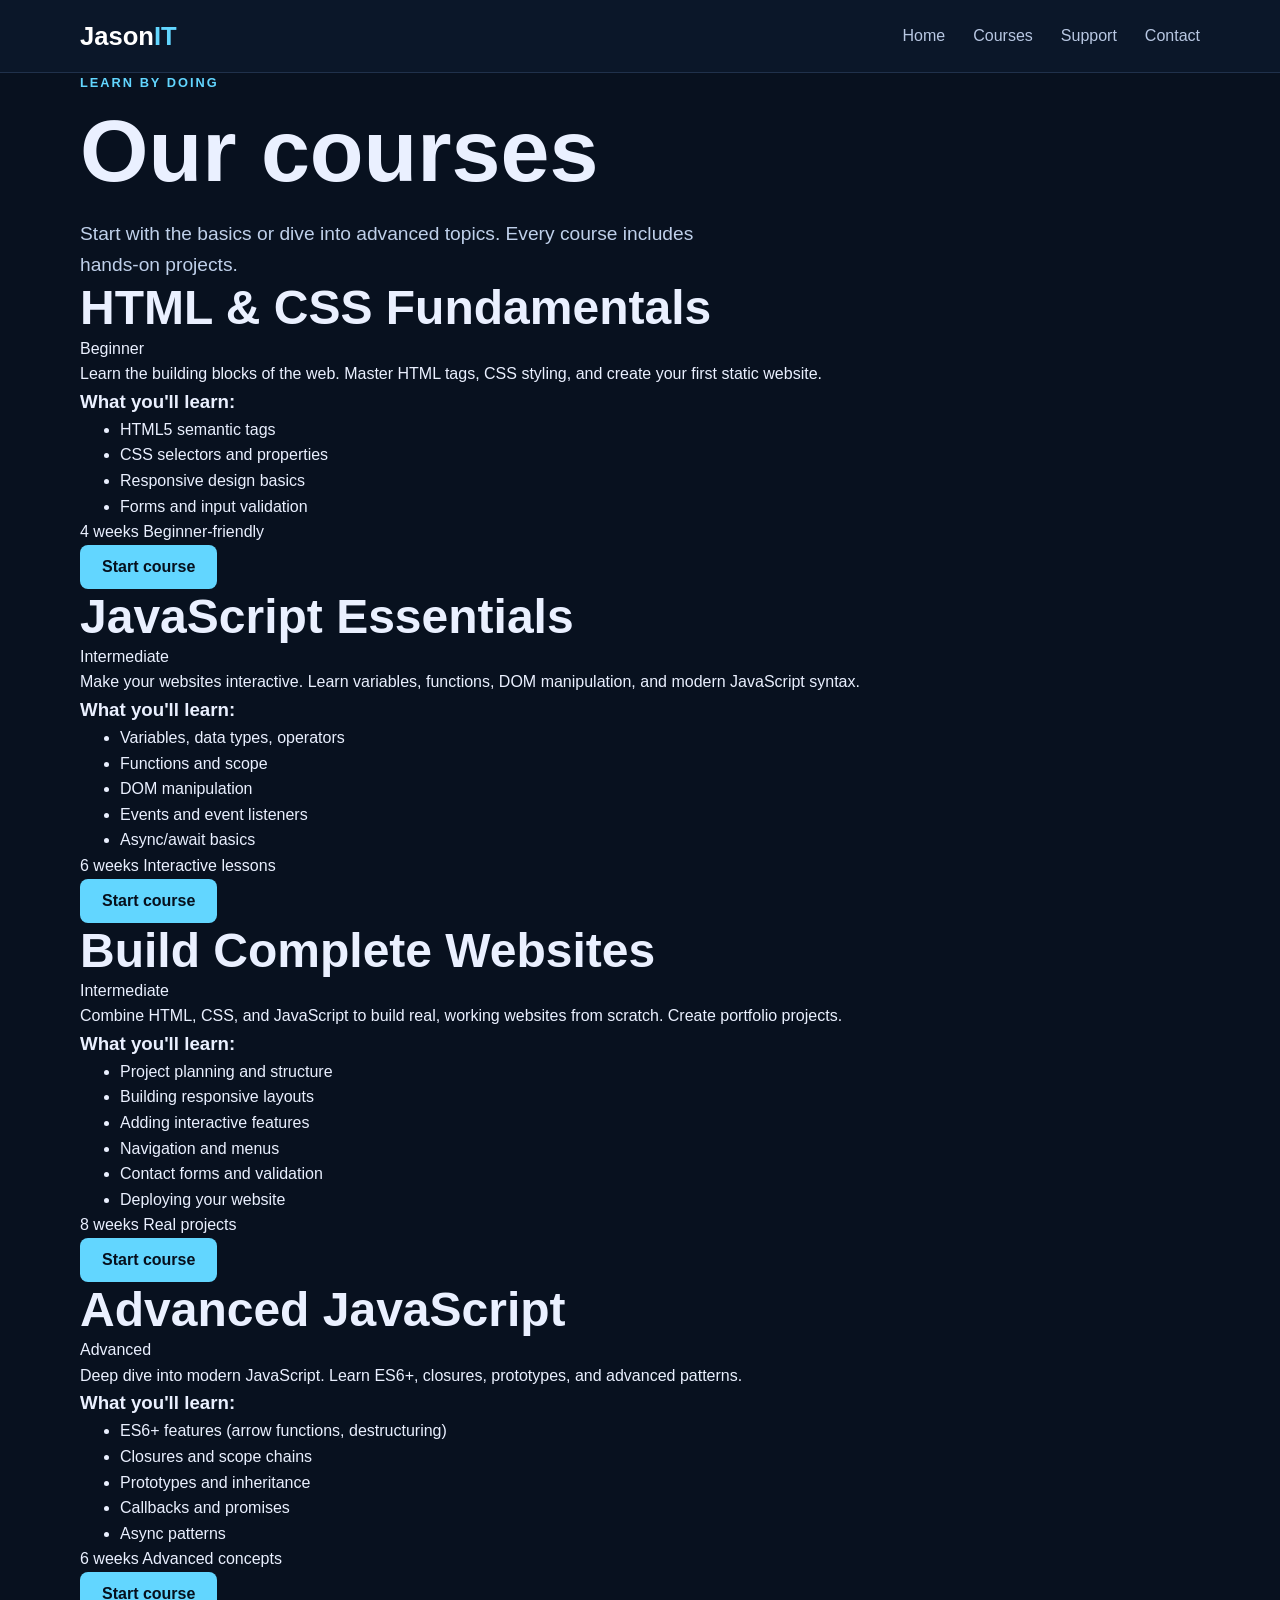
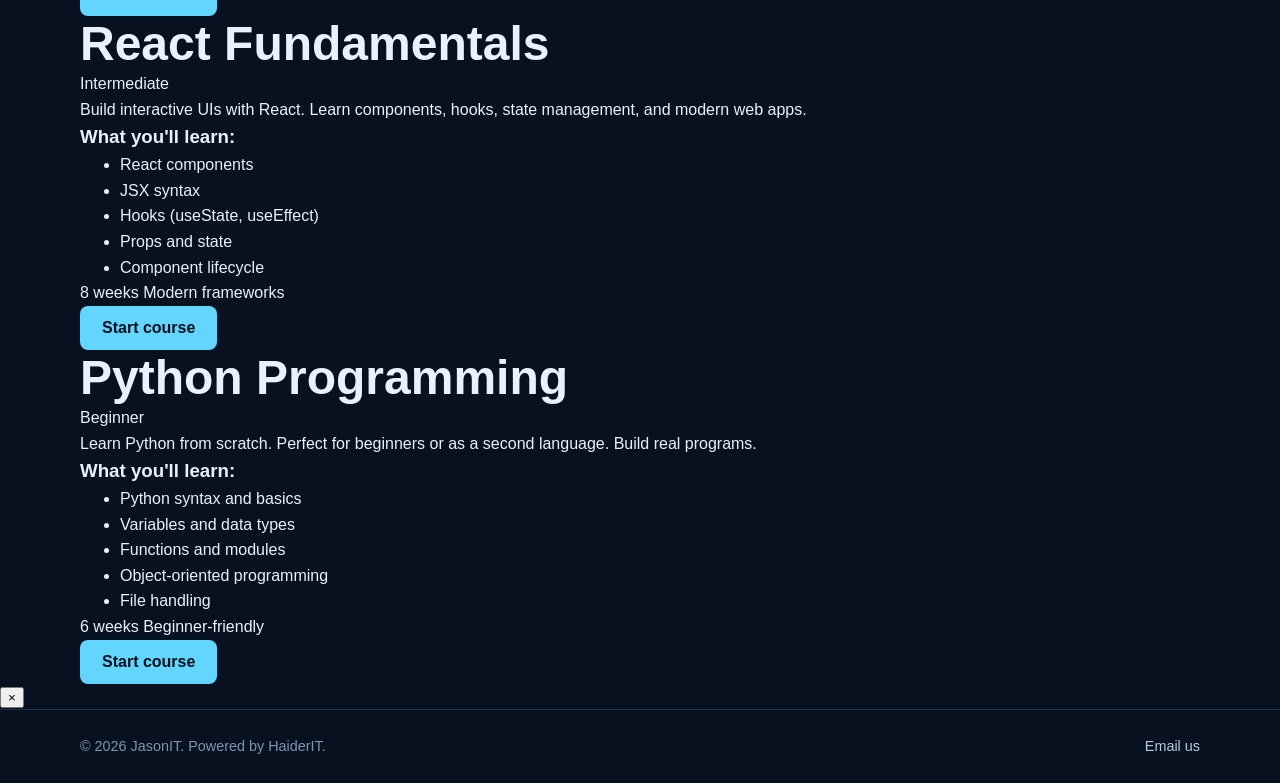
==== courses.html @ ad30dc9f "Add courses page with fully working coding and web building courses" ====
<!doctype html>
<html lang="en">
<head>
  <meta charset="UTF-8">
  <meta name="viewport" content="width=device-width, initial-scale=1">
  <meta name="description" content="JasonIT Courses - Learn coding and web development.">
  <title>Courses | JasonIT</title>
  <link rel="stylesheet" href="styles.css">
  <link rel="stylesheet" href="courses.css">
</head>
<body>
  <header class="site-header">
    <nav class="nav container" aria-label="Main navigation">
      <a class="brand" href="index.html">Jason<span>IT</span></a>
      <button class="menu-toggle" aria-label="Toggle navigation" aria-expanded="false">☰</button>
      <div class="nav-links">
        <a href="index.html">Home</a>
        <a href="courses.html">Courses</a>
        <a href="support.html">Support</a>
        <a href="contact.html">Contact</a>
      </div>
    </nav>
  </header>

  <main>
    <section class="courses-hero">
      <div class="container">
        <p class="eyebrow">Learn by doing</p>
        <h1>Our courses</h1>
        <p class="lead">Start with the basics or dive into advanced topics. Every course includes hands-on projects.</p>
      </div>
    </section>

    <section class="courses-section container">
      <div class="courses-grid">
        <!-- HTML & CSS Basics -->
        <article class="course-card">
          <div class="course-header">
            <h2>HTML & CSS Fundamentals</h2>
            <span class="level beginner">Beginner</span>
          </div>
          <p class="course-desc">Learn the building blocks of the web. Master HTML tags, CSS styling, and create your first static website.</p>
          <div class="course-topics">
            <h3>What you'll learn:</h3>
            <ul>
              <li>HTML5 semantic tags</li>
              <li>CSS selectors and properties</li>
              <li>Responsive design basics</li>
              <li>Forms and input validation</li>
            </ul>
          </div>
          <div class="course-meta">
            <span>4 weeks</span>
            <span>Beginner-friendly</span>
          </div>
          <button class="button primary" onclick="openCourse('html-css')">Start course</button>
        </article>

        <!-- JavaScript Basics -->
        <article class="course-card">
          <div class="course-header">
            <h2>JavaScript Essentials</h2>
            <span class="level intermediate">Intermediate</span>
          </div>
          <p class="course-desc">Make your websites interactive. Learn variables, functions, DOM manipulation, and modern JavaScript syntax.</p>
          <div class="course-topics">
            <h3>What you'll learn:</h3>
            <ul>
              <li>Variables, data types, operators</li>
              <li>Functions and scope</li>
              <li>DOM manipulation</li>
              <li>Events and event listeners</li>
              <li>Async/await basics</li>
            </ul>
          </div>
          <div class="course-meta">
            <span>6 weeks</span>
            <span>Interactive lessons</span>
          </div>
          <button class="button primary" onclick="openCourse('javascript')">Start course</button>
        </article>

        <!-- Building Websites -->
        <article class="course-card">
          <div class="course-header">
            <h2>Build Complete Websites</h2>
            <span class="level intermediate">Intermediate</span>
          </div>
          <p class="course-desc">Combine HTML, CSS, and JavaScript to build real, working websites from scratch. Create portfolio projects.</p>
          <div class="course-topics">
            <h3>What you'll learn:</h3>
            <ul>
              <li>Project planning and structure</li>
              <li>Building responsive layouts</li>
              <li>Adding interactive features</li>
              <li>Navigation and menus</li>
              <li>Contact forms and validation</li>
              <li>Deploying your website</li>
            </ul>
          </div>
          <div class="course-meta">
            <span>8 weeks</span>
            <span>Real projects</span>
          </div>
          <button class="button primary" onclick="openCourse('websites')">Start course</button>
        </article>

        <!-- Advanced JavaScript -->
        <article class="course-card">
          <div class="course-header">
            <h2>Advanced JavaScript</h2>
            <span class="level advanced">Advanced</span>
          </div>
          <p class="course-desc">Deep dive into modern JavaScript. Learn ES6+, closures, prototypes, and advanced patterns.</p>
          <div class="course-topics">
            <h3>What you'll learn:</h3>
            <ul>
              <li>ES6+ features (arrow functions, destructuring)</li>
              <li>Closures and scope chains</li>
              <li>Prototypes and inheritance</li>
              <li>Callbacks and promises</li>
              <li>Async patterns</li>
            </ul>
          </div>
          <div class="course-meta">
            <span>6 weeks</span>
            <span>Advanced concepts</span>
          </div>
          <button class="button primary" onclick="openCourse('advanced-js')">Start course</button>
        </article>

        <!-- React Basics -->
        <article class="course-card">
          <div class="course-header">
            <h2>React Fundamentals</h2>
            <span class="level intermediate">Intermediate</span>
          </div>
          <p class="course-desc">Build interactive UIs with React. Learn components, hooks, state management, and modern web apps.</p>
          <div class="course-topics">
            <h3>What you'll learn:</h3>
            <ul>
              <li>React components</li>
              <li>JSX syntax</li>
              <li>Hooks (useState, useEffect)</li>
              <li>Props and state</li>
              <li>Component lifecycle</li>
            </ul>
          </div>
          <div class="course-meta">
            <span>8 weeks</span>
            <span>Modern frameworks</span>
          </div>
          <button class="button primary" onclick="openCourse('react')">Start course</button>
        </article>

        <!-- Python Programming -->
        <article class="course-card">
          <div class="course-header">
            <h2>Python Programming</h2>
            <span class="level beginner">Beginner</span>
          </div>
          <p class="course-desc">Learn Python from scratch. Perfect for beginners or as a second language. Build real programs.</p>
          <div class="course-topics">
            <h3>What you'll learn:</h3>
            <ul>
              <li>Python syntax and basics</li>
              <li>Variables and data types</li>
              <li>Functions and modules</li>
              <li>Object-oriented programming</li>
              <li>File handling</li>
            </ul>
          </div>
          <div class="course-meta">
            <span>6 weeks</span>
            <span>Beginner-friendly</span>
          </div>
          <button class="button primary" onclick="openCourse('python')">Start course</button>
        </article>
      </div>
    </section>

    <!-- Modal for course content -->
    <div id="courseModal" class="modal">
      <div class="modal-content">
        <button class="close" onclick="closeCourse()">&times;</button>
        <div id="courseBody"></div>
      </div>
    </div>

  </main>

  <footer>
    <div class="container footer-content">
      <p>© 2026 JasonIT. Powered by HaiderIT.</p>
      <a href="mailto:jasonIT-organization@hotmail.com">Email us</a>
    </div>
  </footer>

  <script src="script.js"></script>
  <script src="courses.js"></script>
</body>
</html>
---- styles.css ----
*{box-sizing:border-box;margin:0}body{font-family:Inter,Segoe UI,Arial,sans-serif;color:#eaf0ff;background:#08111f;line-height:1.6}.container{width:min(1120px,92%);margin:auto}.site-header{background:#0b1729;border-bottom:1px solid #20314b;position:sticky;top:0;z-index:5}.nav{min-height:72px;display:flex;align-items:center;justify-content:space-between}.brand{font-size:1.6rem;font-weight:800;color:#fff;text-decoration:none}.brand span{color:#62d6ff}.nav-links{display:flex;gap:28px}.nav-links a,.footer-content a,.team a{color:#b8c7e2;text-decoration:none}.nav-links a:hover,.footer-content a:hover,.team a:hover{color:#62d6ff}.menu-toggle{display:none;background:none;border:0;color:white;font-size:1.5rem}.hero{background:radial-gradient(circle at 80% 20%,#174d79 0,transparent 40%),linear-gradient(135deg,#10294d,#08111f);padding:130px 0 145px}.hero-content{max-width:760px}.eyebrow{text-transform:uppercase;letter-spacing:2px;color:#62d6ff;font-size:.8rem;font-weight:700;margin-bottom:12px}h1{font-size:clamp(2.7rem,7vw,5.5rem);line-height:1.04;margin-bottom:22px}h2{font-size:clamp(1.8rem,4vw,3rem);line-height:1.15}.lead{font-size:1.2rem;color:#bfd0ea;max-width:650px}.dark{color:#53657f}.actions{display:flex;gap:14px;margin-top:35px}.button{display:inline-block;border:0;border-radius:8px;padding:13px 22px;font-weight:700;text-decoration:none;cursor:pointer;font-size:1rem}.primary{background:#62d6ff;color:#06101d}.primary:hover{background:#9be7ff}.secondary{border:1px solid #5d789c;color:#eaf0ff}.section{padding:90px 0}.section-heading{margin-bottom:38px}.cards,.support-options{display:grid;grid-template-columns:repeat(3,1fr);gap:20px}.card{background:#101e33;border:1px solid #233957;border-radius:14px;padding:28px;color:#eaf0ff;text-decoration:none}.card:hover{border-color:#62d6ff;transform:translateY(-3px)}.card h3,.card h2{margin:12px 0 8px;font-size:1.25rem}.card p{color:#afbfda}.icon{color:#62d6ff;font-size:1.4rem;font-weight:800}.callout{background:#10294d;padding:55px 0}.split{display:flex;align-items:center;justify-content:space-between;gap:25px}.narrow{max-width:760px}.narrow h1{font-size:clamp(2.5rem,6vw,4.5rem)}.support-options{grid-template-columns:repeat(2,1fr);margin:35px 0}.form{background:#f7faff;color:#14243c;padding:28px;border-radius:14px;display:grid;gap:18px;margin-top:25px}.form label{font-weight:700}.form input,.form textarea,.form select{display:block;width:100%;margin-top:7px;padding:12px;border:1px solid #c5d0df;border-radius:7px;font:inherit}.contact-layout{display:grid;grid-template-columns:1.2fr .8fr;gap:28px}.team{background:#101e33;border:1px solid #233957;border-radius:14px;padding:28px}.team h3{color:#62d6ff;margin:24px 0 5px}.team a{display:block;margin:5px 0;overflow-wrap:anywhere}footer{border-top:1px solid #20314b;padding:25px 0}.footer-content{display:flex;justify-content:space-between;gap:15px;color:#8193af;font-size:.9rem}@media(max-width:700px){.menu-toggle{display:block}.nav-links{display:none;position:absolute;top:72px;left:0;right:0;padding:20px;background:#0b1729;flex-direction:column;gap:15px}.nav-links.open{display:flex}.hero{padding:90px 0}.cards,.support-options,.contact-layout{grid-template-columns:1fr}.split,.footer-content{align-items:flex-start;flex-direction:column}}
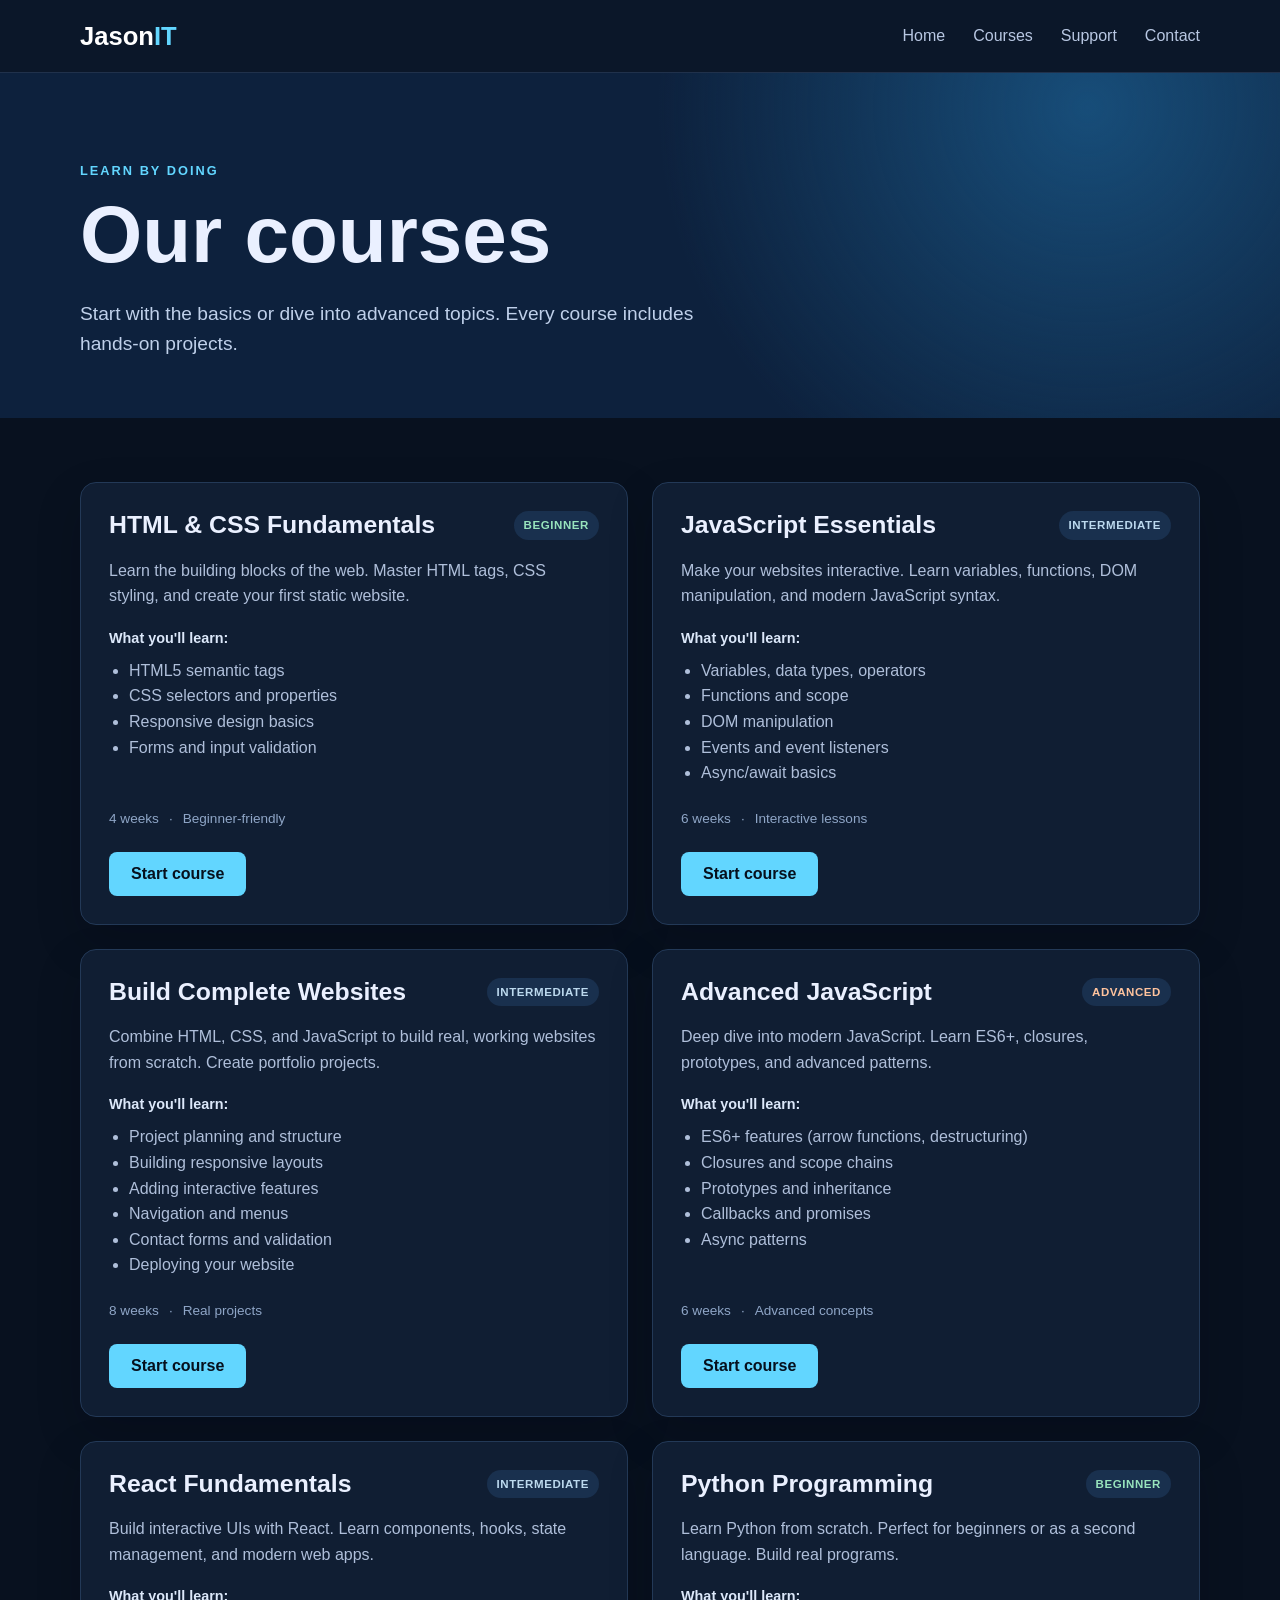
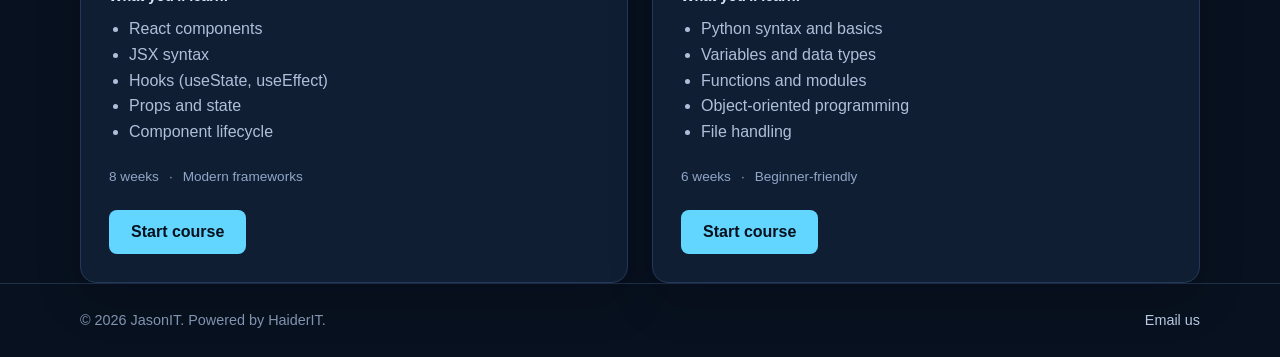
==== commit a9d3c2dd: "Troubleshooting a non-responsive learning module (6ab80081e3eebfdf1dbf38b3)" ====
--- a/courses.html
+++ b/courses.html
@@ -34,7 +34,7 @@
     <section class="courses-section container">
       <div class="courses-grid">
         <!-- HTML & CSS Basics -->
-        <article class="course-card">
+        <article class="course-card" id="html-css">
           <div class="course-header">
             <h2>HTML & CSS Fundamentals</h2>
             <span class="level beginner">Beginner</span>
@@ -57,7 +57,7 @@
         </article>
 
         <!-- JavaScript Basics -->
-        <article class="course-card">
+        <article class="course-card" id="javascript">
           <div class="course-header">
             <h2>JavaScript Essentials</h2>
             <span class="level intermediate">Intermediate</span>
@@ -81,7 +81,7 @@
         </article>
 
         <!-- Building Websites -->
-        <article class="course-card">
+        <article class="course-card" id="websites">
           <div class="course-header">
             <h2>Build Complete Websites</h2>
             <span class="level intermediate">Intermediate</span>
@@ -106,7 +106,7 @@
         </article>
 
         <!-- Advanced JavaScript -->
-        <article class="course-card">
+        <article class="course-card" id="advanced-js">
           <div class="course-header">
             <h2>Advanced JavaScript</h2>
             <span class="level advanced">Advanced</span>
@@ -130,7 +130,7 @@
         </article>
 
         <!-- React Basics -->
-        <article class="course-card">
+        <article class="course-card" id="react">
           <div class="course-header">
             <h2>React Fundamentals</h2>
             <span class="level intermediate">Intermediate</span>
@@ -154,7 +154,7 @@
         </article>
 
         <!-- Python Programming -->
-        <article class="course-card">
+        <article class="course-card" id="python">
           <div class="course-header">
             <h2>Python Programming</h2>
             <span class="level beginner">Beginner</span>
@@ -180,9 +180,9 @@
     </section>
 
     <!-- Modal for course content -->
-    <div id="courseModal" class="modal">
-      <div class="modal-content">
-        <button class="close" onclick="closeCourse()">&times;</button>
+    <div id="courseModal" class="modal" role="dialog" aria-modal="true" aria-labelledby="courseTitle" aria-hidden="true">
+      <div class="modal-content" tabindex="-1">
+        <button class="close" type="button" onclick="closeCourse()" aria-label="Close course">&times;</button>
         <div id="courseBody"></div>
       </div>
     </div>
@@ -199,4 +199,4 @@
   <script src="script.js"></script>
   <script src="courses.js"></script>
 </body>
-</html>+</html>
--- a/courses.css
+++ b/courses.css
@@ -0,0 +1 @@
+.courses-hero{padding:88px 0 58px;background:radial-gradient(circle at 85% 10%,#174d79 0,transparent 38%),#0d213d}.courses-hero h1{font-size:clamp(2.8rem,7vw,5rem)}.courses-section{padding-top:64px}.courses-grid{display:grid;grid-template-columns:repeat(2,minmax(0,1fr));gap:24px}.course-card{display:flex;flex-direction:column;scroll-margin-top:92px;background:#101e33;border:1px solid #233957;border-radius:16px;padding:28px;box-shadow:0 18px 45px rgba(1,8,18,.18)}.course-card:target{border-color:#62d6ff}.course-header{display:flex;align-items:flex-start;justify-content:space-between;gap:18px}.course-header h2{font-size:1.55rem}.level{flex:none;border-radius:999px;padding:5px 10px;font-size:.72rem;font-weight:800;text-transform:uppercase;letter-spacing:.05em;background:#19304e;color:#bcd9ee}.level.beginner{color:#98e4bd}.level.advanced{color:#ffc39d}.course-desc{margin:18px 0;color:#afbfda}.course-topics{margin-bottom:22px}.course-topics h3{font-size:.9rem;color:#dce8fa}.course-topics ul{margin-top:8px;padding-left:20px;color:#afbfda}.course-meta{display:flex;gap:10px;flex-wrap:wrap;margin-top:auto;margin-bottom:22px;color:#8fa6c7;font-size:.85rem}.course-meta span+span:before{content:'·';margin-right:10px}.course-card .button{align-self:flex-start}.modal{position:fixed;inset:0;z-index:20;display:grid;place-items:center;padding:20px;background:rgba(3,9,18,.78);opacity:0;visibility:hidden;transition:opacity .2s ease,visibility .2s ease}.modal.open{opacity:1;visibility:visible}.modal-content{position:relative;width:min(610px,100%);max-height:90vh;overflow:auto;padding:36px;border:1px solid #355272;border-radius:18px;background:#101e33;box-shadow:0 30px 90px rgba(0,0,0,.5);transform:translateY(12px);transition:transform .2s ease;outline:none}.modal.open .modal-content{transform:translateY(0)}.close{position:absolute;top:14px;right:16px;width:38px;height:38px;border:0;border-radius:50%;background:#192c47;color:#eaf0ff;font-size:1.7rem;line-height:1;cursor:pointer}.close:hover,.close:focus-visible{background:#294565}.course-intro{margin:16px 0 24px;color:#b8c7e2}.lesson-list{display:grid;gap:10px;margin:12px 0 26px;padding:0;list-style:none}.lesson-list li{display:flex;align-items:center;gap:12px;padding:12px;border-radius:9px;background:#0b1729}.lesson-list span{display:grid;flex:none;place-items:center;width:28px;height:28px;border-radius:50%;background:#62d6ff;color:#06101d;font-weight:800}.modal-open{overflow:hidden}@media(max-width:760px){.courses-grid{grid-template-columns:1fr}.course-header{display:block}.level{display:inline-block;margin-top:12px}.modal-content{padding:30px 22px}.courses-hero{padding-top:65px}}
